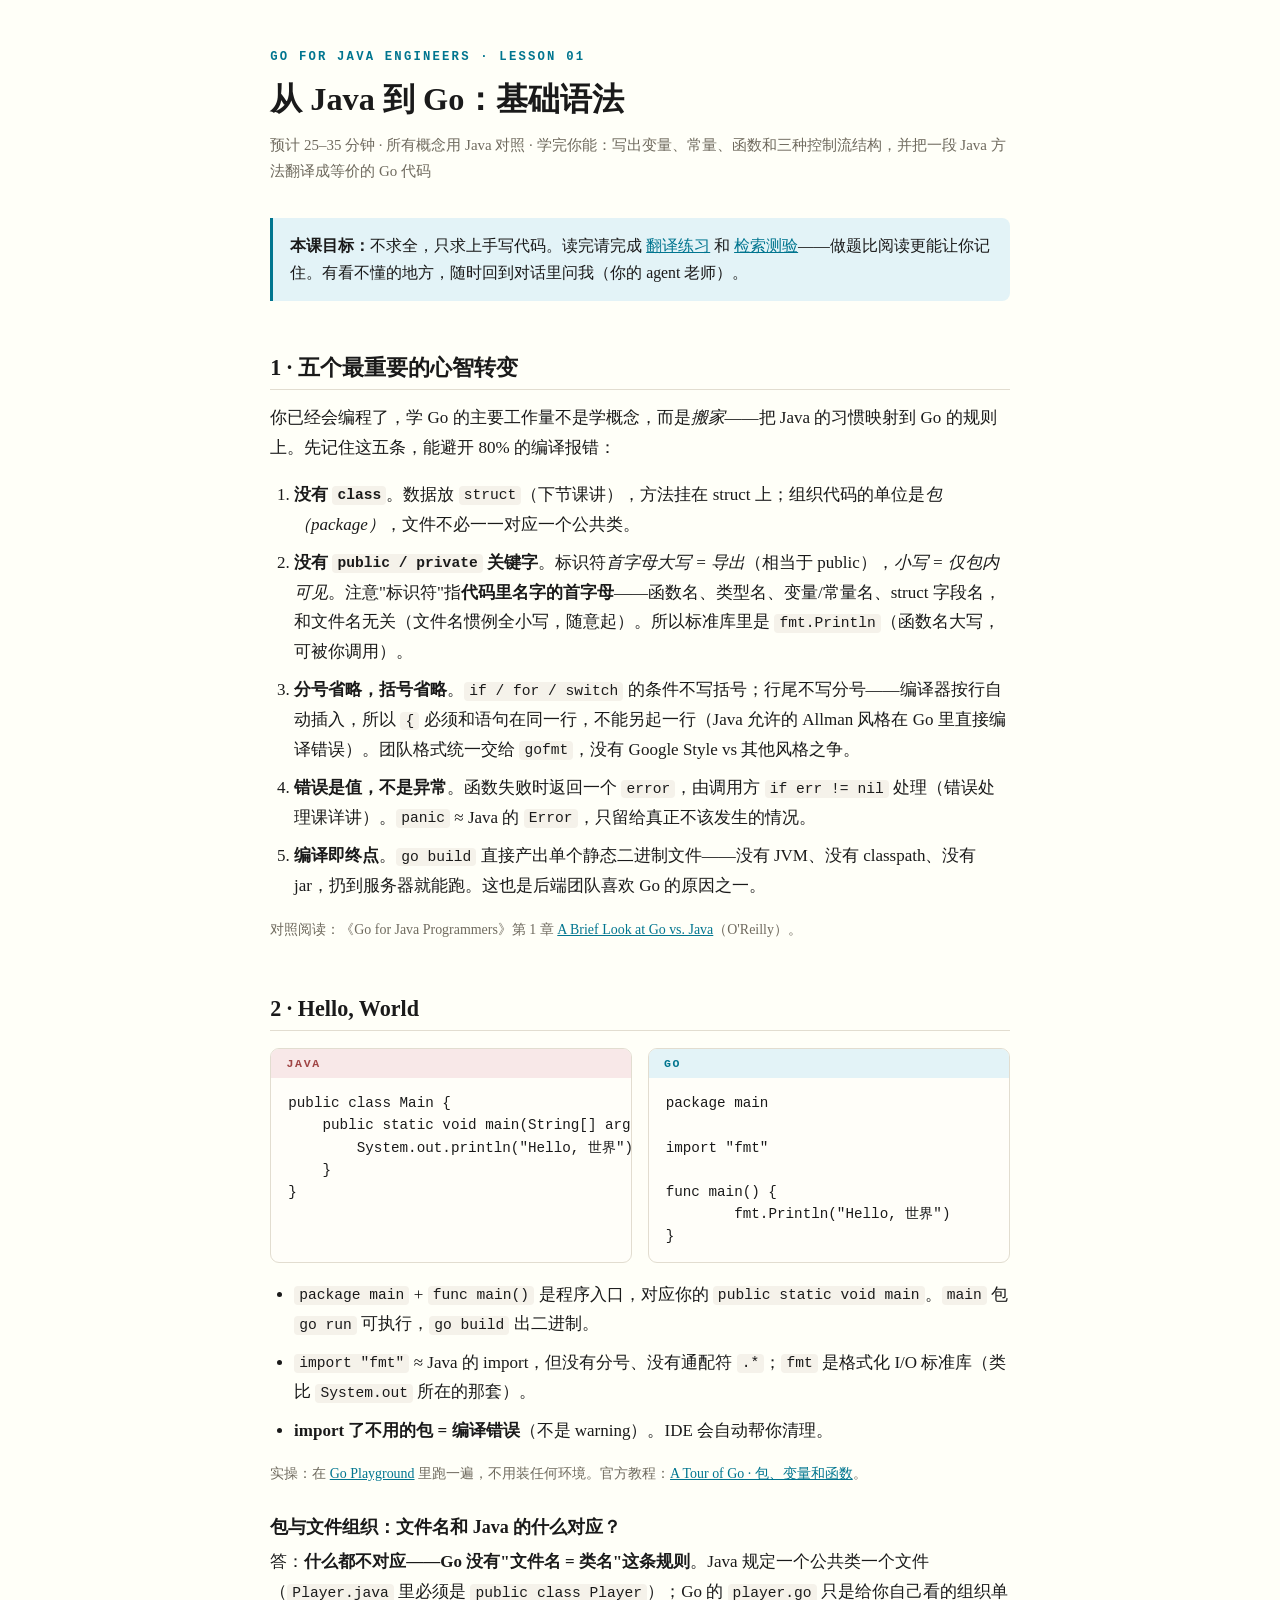
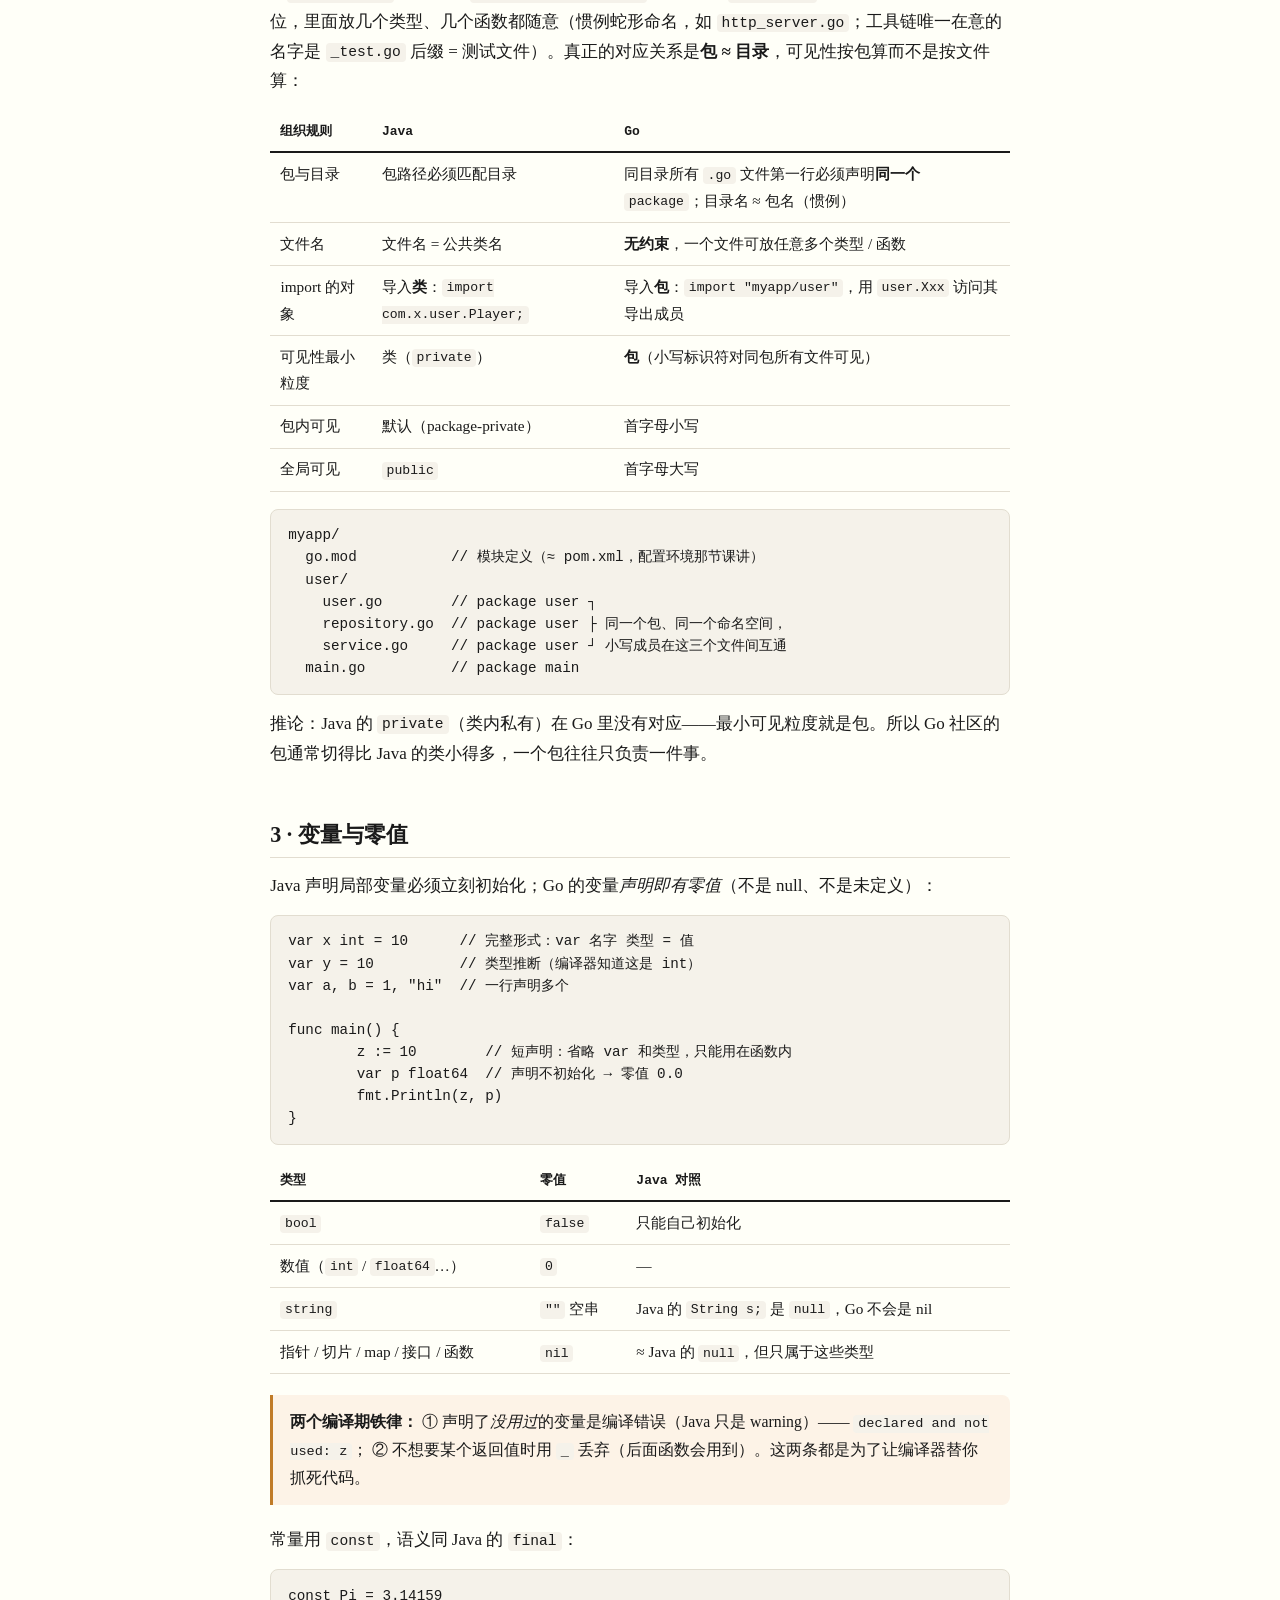
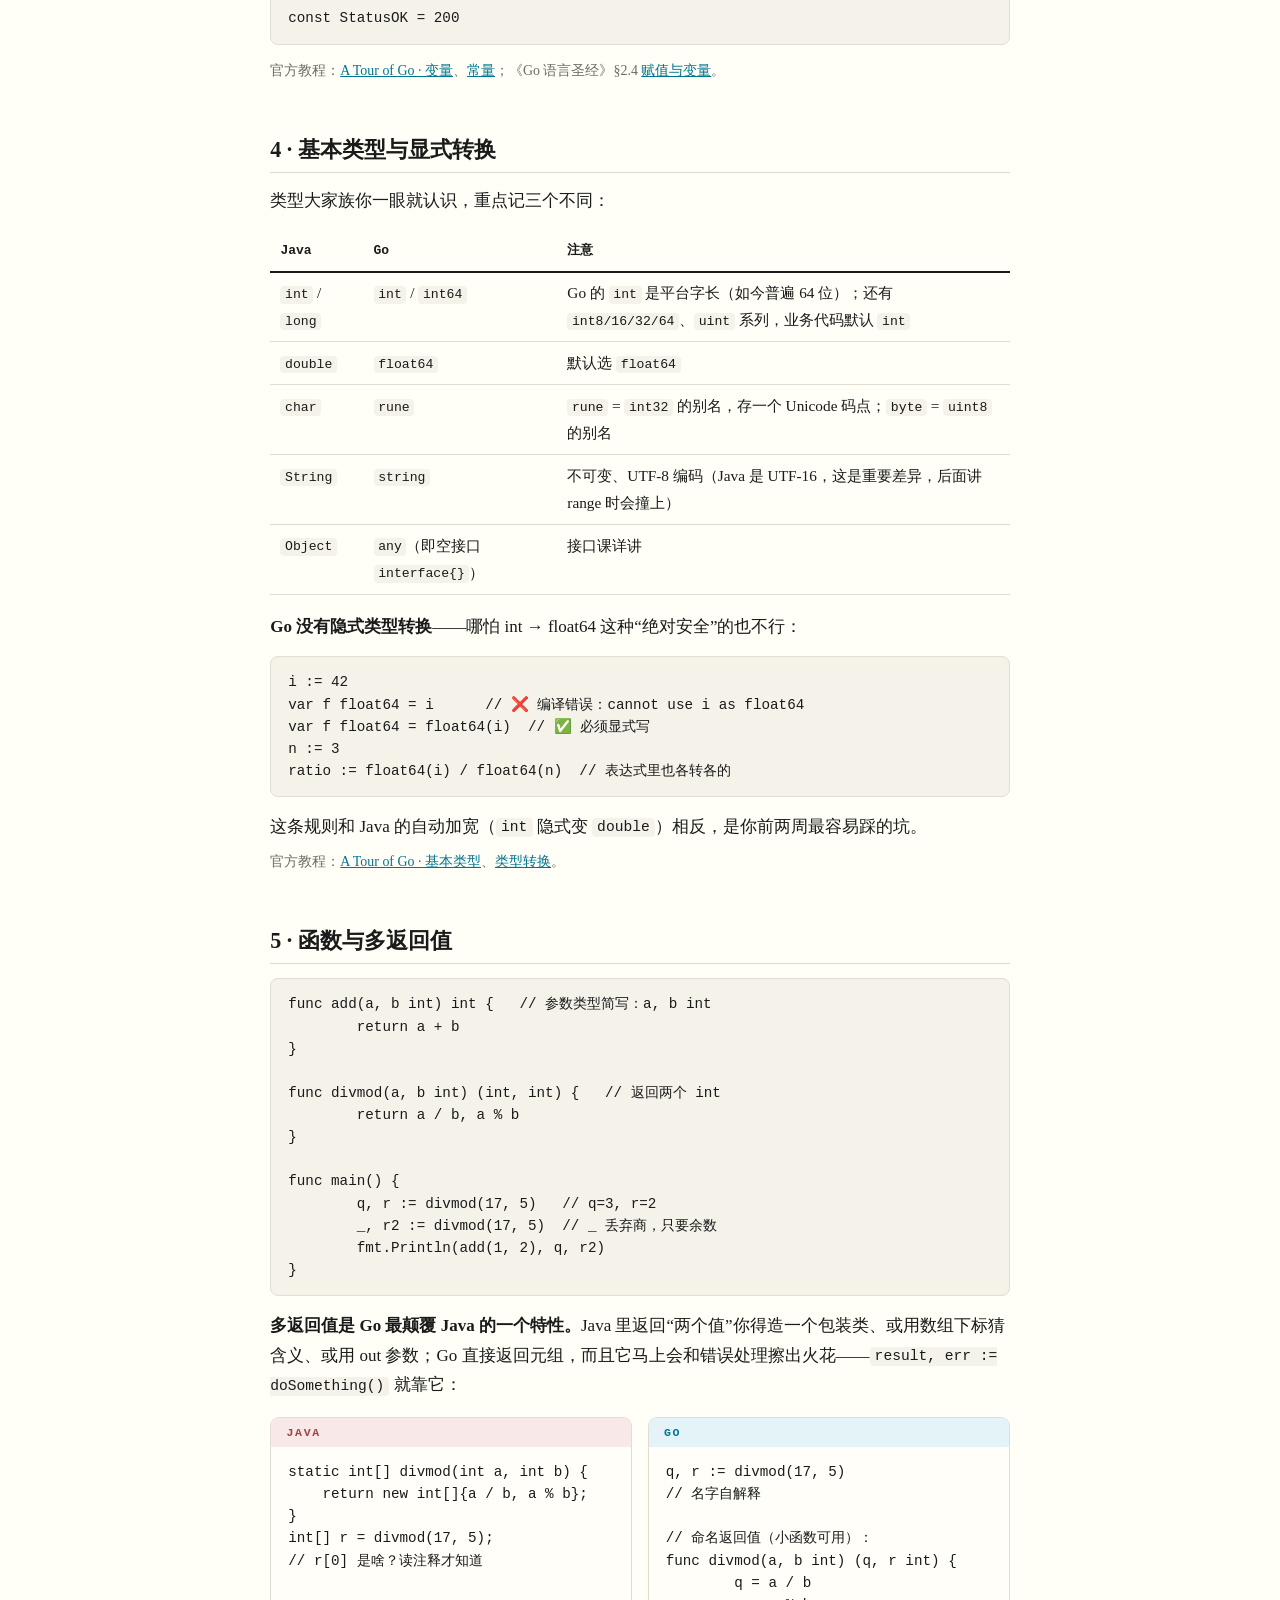
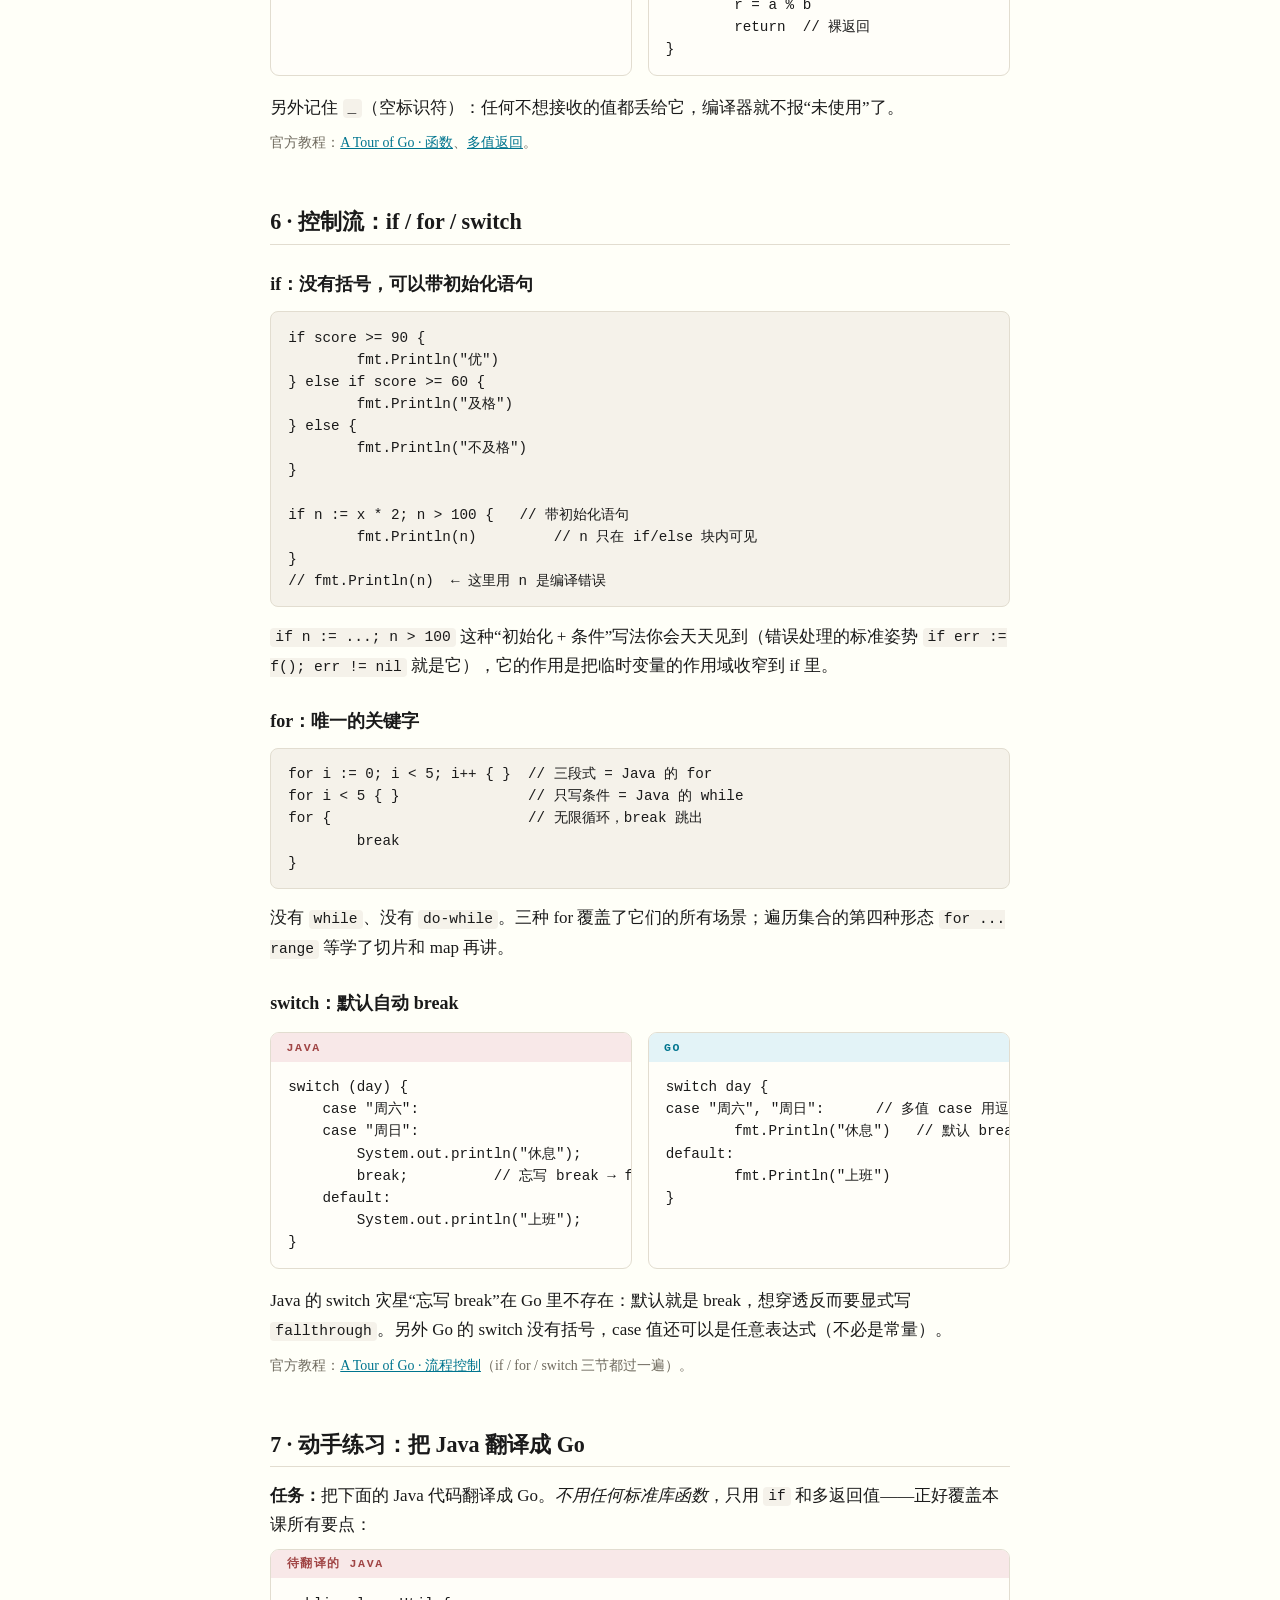
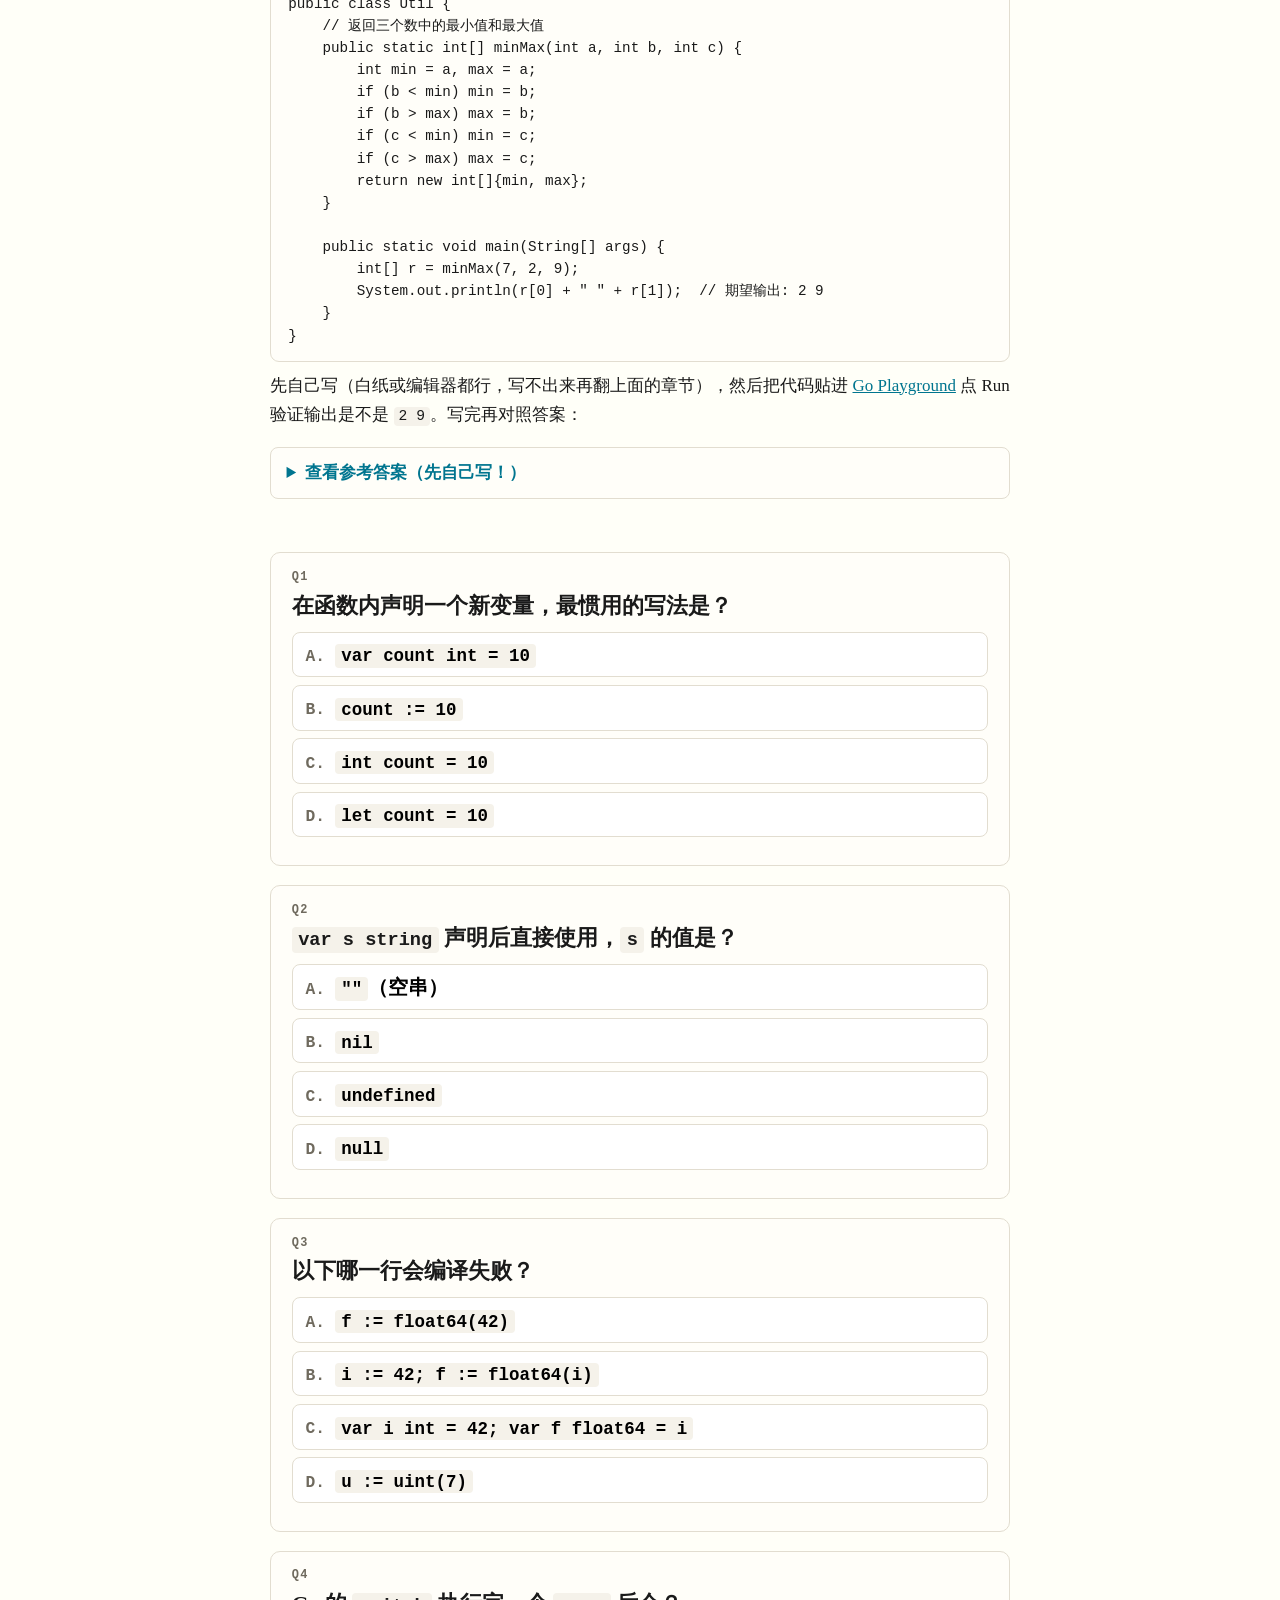
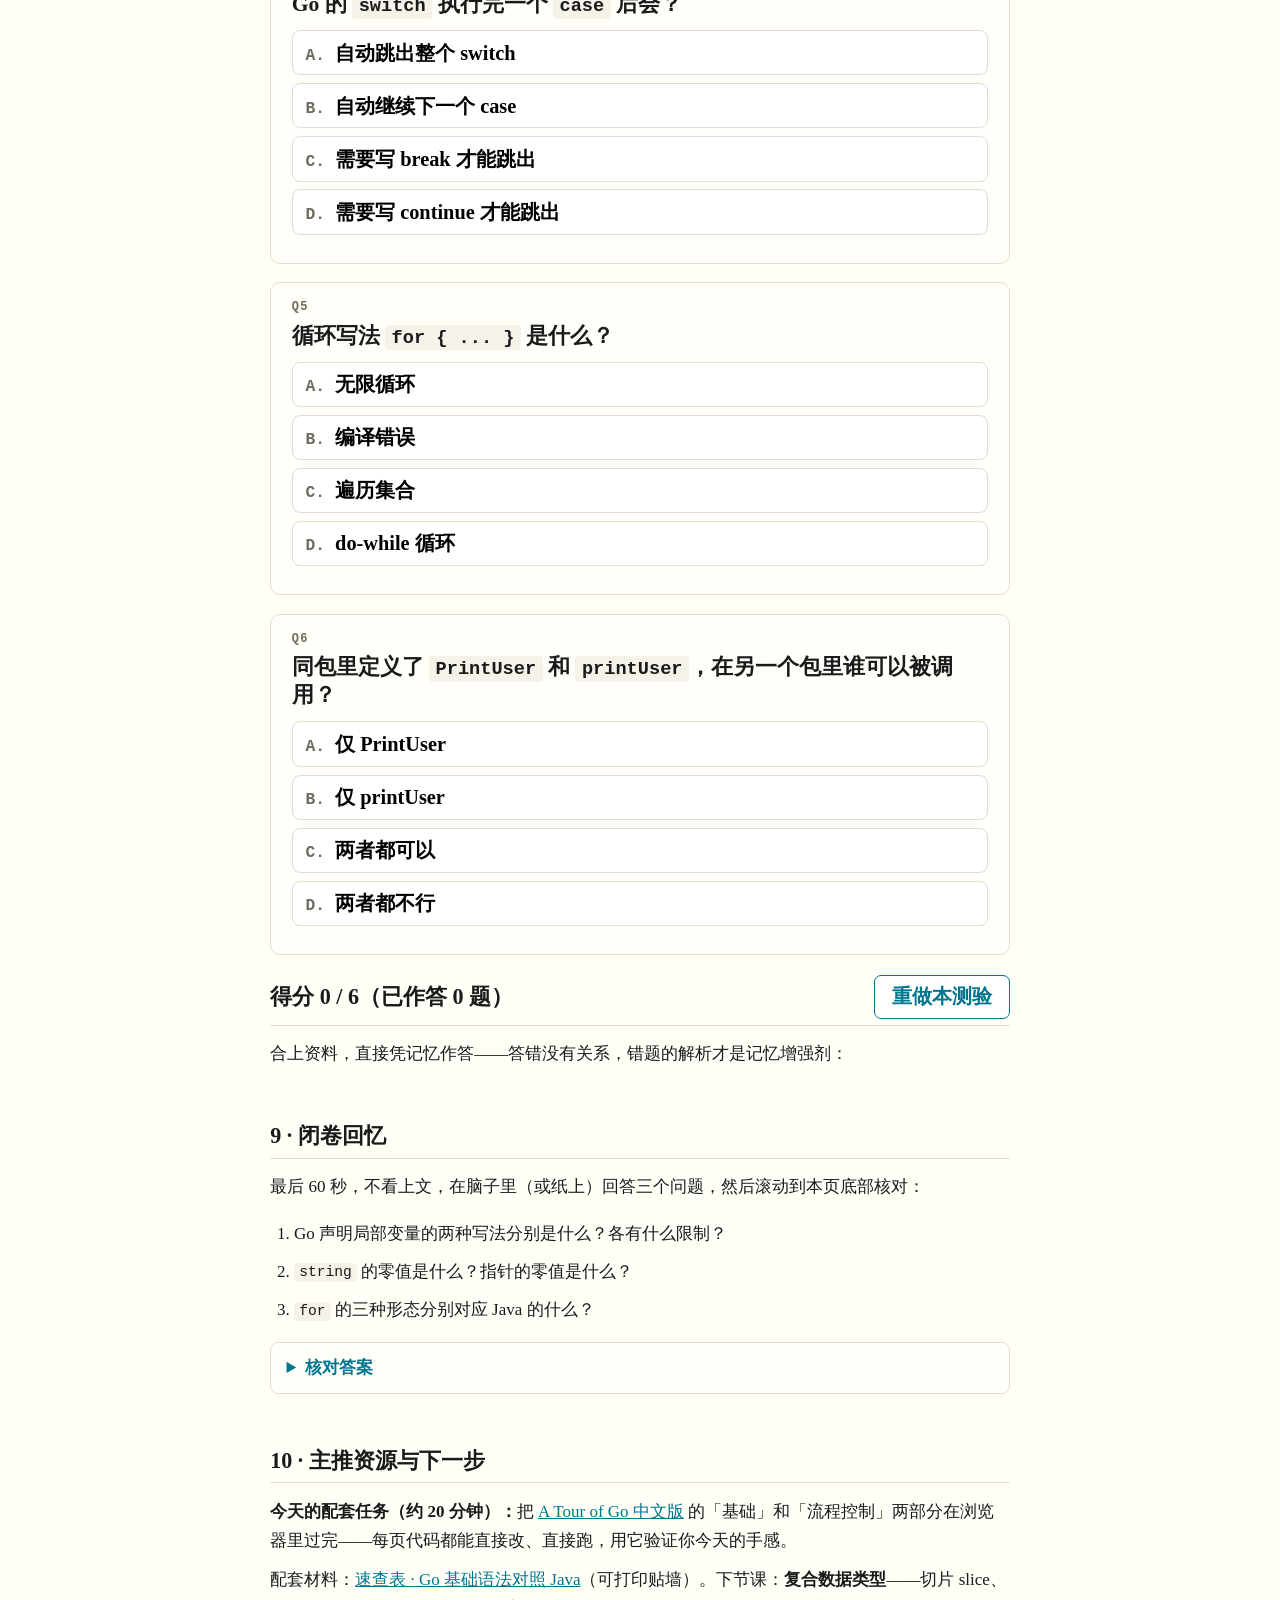
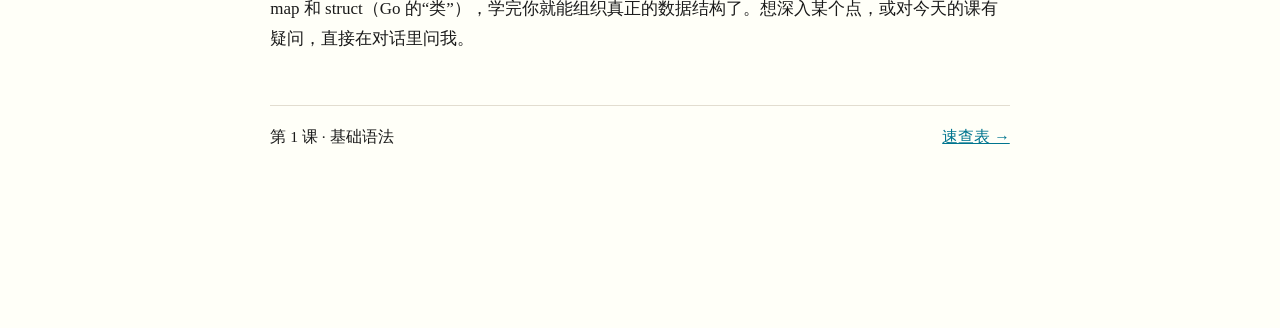
==== go/grammar/lessons/0001-go-basics-for-java-developers.html @ 65eed8ac "Go for Java Engineers 课程：第 1-3 课（正文+练习+测验）与速查表" ====
<!DOCTYPE html>
<html lang="zh-CN">
<head>
<meta charset="utf-8">
<meta name="viewport" content="width=device-width, initial-scale=1">
<title>第 1 课 · 从 Java 到 Go：基础语法</title>
<link rel="stylesheet" href="../assets/course.css">
</head>
<body>
<main>
  <div class="kicker">Go for Java Engineers · Lesson 01</div>
  <h1>从 Java 到 Go：基础语法</h1>
  <p class="meta">预计 25–35 分钟 · 所有概念用 Java 对照 · 学完你能：写出变量、常量、函数和三种控制流结构，并把一段 Java 方法翻译成等价的 Go 代码</p>

  <div class="note">
    <strong>本课目标：</strong>不求全，只求上手写代码。读完请完成 <a href="#exercise">翻译练习</a> 和 <a href="#quiz">检索测验</a>——做题比阅读更能让你记住。有看不懂的地方，随时回到对话里问我（你的 agent 老师）。
  </div>

  <h2 id="s1">1 · 五个最重要的心智转变</h2>
  <p>你已经会编程了，学 Go 的主要工作量不是学概念，而是<em>搬家</em>——把 Java 的习惯映射到 Go 的规则上。先记住这五条，能避开 80% 的编译报错：</p>
  <ol>
    <li><strong>没有 <code>class</code></strong>。数据放 <code>struct</code>（下节课讲），方法挂在 struct 上；组织代码的单位是<em>包（package）</em>，文件不必一一对应一个公共类。</li>
    <li><strong>没有 <code>public / private</code> 关键字</strong>。标识符<em>首字母大写 = 导出</em>（相当于 public），<em>小写 = 仅包内可见</em>。注意"标识符"指<strong>代码里名字的首字母</strong>——函数名、类型名、变量/常量名、struct 字段名，和文件名无关（文件名惯例全小写，随意起）。所以标准库里是 <code>fmt.Println</code>（函数名大写，可被你调用）。</li>
    <li><strong>分号省略，括号省略</strong>。<code>if / for / switch</code> 的条件不写括号；行尾不写分号——编译器按行自动插入，所以 <code>{</code> 必须和语句在同一行，不能另起一行（Java 允许的 Allman 风格在 Go 里直接编译错误）。团队格式统一交给 <code>gofmt</code>，没有 Google Style vs 其他风格之争。</li>
    <li><strong>错误是值，不是异常</strong>。函数失败时返回一个 <code>error</code>，由调用方 <code>if err != nil</code> 处理（错误处理课详讲）。<code>panic</code> ≈ Java 的 <code>Error</code>，只留给真正不该发生的情况。</li>
    <li><strong>编译即终点</strong>。<code>go build</code> 直接产出单个静态二进制文件——没有 JVM、没有 classpath、没有 jar，扔到服务器就能跑。这也是后端团队喜欢 Go 的原因之一。</li>
  </ol>
  <p class="cite">对照阅读：《Go for Java Programmers》第 1 章 <a href="https://www.oreilly.com/library/view/go-for-java/9781484271995">A Brief Look at Go vs. Java</a>（O'Reilly）。</p>

  <h2 id="s2">2 · Hello, World</h2>
  <div class="compare">
    <div class="panel java"><div class="panel-title">Java</div>
<pre><code>public class Main {
    public static void main(String[] args) {
        System.out.println("Hello, 世界");
    }
}</code></pre></div>
    <div class="panel go"><div class="panel-title">Go</div>
<pre><code>package main

import "fmt"

func main() {
	fmt.Println("Hello, 世界")
}</code></pre></div>
  </div>
  <ul>
    <li><code>package main</code> + <code>func main()</code> 是程序入口，对应你的 <code>public static void main</code>。<code>main</code> 包 <code>go run</code> 可执行，<code>go build</code> 出二进制。</li>
    <li><code>import "fmt"</code> ≈ Java 的 import，但没有分号、没有通配符 <code>.*</code>；<code>fmt</code> 是格式化 I/O 标准库（类比 <code>System.out</code> 所在的那套）。</li>
    <li><strong>import 了不用的包 = 编译错误</strong>（不是 warning）。IDE 会自动帮你清理。</li>
  </ul>
  <p class="cite">实操：在 <a href="https://go.dev/play/">Go Playground</a> 里跑一遍，不用装任何环境。官方教程：<a href="https://tour.go-zh.org/basics/1">A Tour of Go · 包、变量和函数</a>。</p>

  <h3>包与文件组织：文件名和 Java 的什么对应？</h3>
  <p>答：<strong>什么都不对应——Go 没有"文件名 = 类名"这条规则</strong>。Java 规定一个公共类一个文件（<code>Player.java</code> 里必须是 <code>public class Player</code>）；Go 的 <code>player.go</code> 只是给你自己看的组织单位，里面放几个类型、几个函数都随意（惯例蛇形命名，如 <code>http_server.go</code>；工具链唯一在意的名字是 <code>_test.go</code> 后缀 = 测试文件）。真正的对应关系是<strong>包 ≈ 目录</strong>，可见性按包算而不是按文件算：</p>
  <table>
    <tr><th>组织规则</th><th>Java</th><th>Go</th></tr>
    <tr><td>包与目录</td><td>包路径必须匹配目录</td><td>同目录所有 <code>.go</code> 文件第一行必须声明<strong>同一个</strong> <code>package</code>；目录名 ≈ 包名（惯例）</td></tr>
    <tr><td>文件名</td><td>文件名 = 公共类名</td><td><strong>无约束</strong>，一个文件可放任意多个类型 / 函数</td></tr>
    <tr><td>import 的对象</td><td>导入<strong>类</strong>：<code>import com.x.user.Player;</code></td><td>导入<strong>包</strong>：<code>import "myapp/user"</code>，用 <code>user.Xxx</code> 访问其导出成员</td></tr>
    <tr><td>可见性最小粒度</td><td>类（<code>private</code>）</td><td><strong>包</strong>（小写标识符对同包所有文件可见）</td></tr>
    <tr><td>包内可见</td><td>默认（package-private）</td><td>首字母小写</td></tr>
    <tr><td>全局可见</td><td><code>public</code></td><td>首字母大写</td></tr>
  </table>
<pre><code>myapp/
  go.mod           // 模块定义（≈ pom.xml，配置环境那节课讲）
  user/
    user.go        // package user ┐
    repository.go  // package user ├ 同一个包、同一个命名空间，
    service.go     // package user ┘ 小写成员在这三个文件间互通
  main.go          // package main</code></pre>
  <p>推论：Java 的 <code>private</code>（类内私有）在 Go 里没有对应——最小可见粒度就是包。所以 Go 社区的包通常切得比 Java 的类小得多，一个包往往只负责一件事。</p>

  <h2 id="s3">3 · 变量与零值</h2>
  <p>Java 声明局部变量必须立刻初始化；Go 的变量<em>声明即有零值</em>（不是 null、不是未定义）：</p>
<pre><code>var x int = 10      // 完整形式：var 名字 类型 = 值
var y = 10          // 类型推断（编译器知道这是 int）
var a, b = 1, "hi"  // 一行声明多个

func main() {
	z := 10        // 短声明：省略 var 和类型，只能用在函数内
	var p float64  // 声明不初始化 → 零值 0.0
	fmt.Println(z, p)
}</code></pre>
  <table>
    <tr><th>类型</th><th>零值</th><th>Java 对照</th></tr>
    <tr><td><code>bool</code></td><td><code>false</code></td><td>只能自己初始化</td></tr>
    <tr><td>数值（<code>int</code> / <code>float64</code>…）</td><td><code>0</code></td><td>—</td></tr>
    <tr><td><code>string</code></td><td><code>""</code> 空串</td><td>Java 的 <code>String s;</code> 是 <code>null</code>，Go 不会是 nil</td></tr>
    <tr><td>指针 / 切片 / map / 接口 / 函数</td><td><code>nil</code></td><td>≈ Java 的 <code>null</code>，但只属于这些类型</td></tr>
  </table>
  <div class="warn">
    <strong>两个编译期铁律：</strong>
    ① 声明了<em>没用过</em>的变量是编译错误（Java 只是 warning）—— <code>declared and not used: z</code>；
    ② 不想要某个返回值时用 <code>_</code> 丢弃（后面函数会用到）。这两条都是为了让编译器替你抓死代码。
  </div>
  <p>常量用 <code>const</code>，语义同 Java 的 <code>final</code>：</p>
<pre><code>const Pi = 3.14159
const StatusOK = 200</code></pre>
  <p class="cite">官方教程：<a href="https://tour.go-zh.org/basics/4">A Tour of Go · 变量</a>、<a href="https://tour.go-zh.org/basics/15">常量</a>；《Go 语言圣经》§2.4 <a href="https://gopl-zh.github.io/ch2/ch2-4.html">赋值与变量</a>。</p>

  <h2 id="s4">4 · 基本类型与显式转换</h2>
  <p>类型大家族你一眼就认识，重点记三个不同：</p>
  <table>
    <tr><th>Java</th><th>Go</th><th>注意</th></tr>
    <tr><td><code>int</code> / <code>long</code></td><td><code>int</code> / <code>int64</code></td><td>Go 的 <code>int</code> 是平台字长（如今普遍 64 位）；还有 <code>int8/16/32/64</code>、<code>uint</code> 系列，业务代码默认 <code>int</code></td></tr>
    <tr><td><code>double</code></td><td><code>float64</code></td><td>默认选 <code>float64</code></td></tr>
    <tr><td><code>char</code></td><td><code>rune</code></td><td><code>rune</code> = <code>int32</code> 的别名，存一个 Unicode 码点；<code>byte</code> = <code>uint8</code> 的别名</td></tr>
    <tr><td><code>String</code></td><td><code>string</code></td><td>不可变、UTF-8 编码（Java 是 UTF-16，这是重要差异，后面讲 range 时会撞上）</td></tr>
    <tr><td><code>Object</code></td><td><code>any</code>（即空接口 <code>interface{}</code>）</td><td>接口课详讲</td></tr>
  </table>
  <p><strong>Go 没有隐式类型转换</strong>——哪怕 int → float64 这种“绝对安全”的也不行：</p>
<pre><code>i := 42
var f float64 = i      // ❌ 编译错误：cannot use i as float64
var f float64 = float64(i)  // ✅ 必须显式写
n := 3
ratio := float64(i) / float64(n)  // 表达式里也各转各的</code></pre>
  <p>这条规则和 Java 的自动加宽（<code>int</code> 隐式变 <code>double</code>）相反，是你前两周最容易踩的坑。</p>
  <p class="cite">官方教程：<a href="https://tour.go-zh.org/basics/13">A Tour of Go · 基本类型</a>、<a href="https://tour.go-zh.org/basics/14">类型转换</a>。</p>

  <h2 id="s5">5 · 函数与多返回值</h2>
<pre><code>func add(a, b int) int {   // 参数类型简写：a, b int
	return a + b
}

func divmod(a, b int) (int, int) {   // 返回两个 int
	return a / b, a % b
}

func main() {
	q, r := divmod(17, 5)   // q=3, r=2
	_, r2 := divmod(17, 5)  // _ 丢弃商，只要余数
	fmt.Println(add(1, 2), q, r2)
}</code></pre>
  <p><strong>多返回值是 Go 最颠覆 Java 的一个特性。</strong>Java 里返回“两个值”你得造一个包装类、或用数组下标猜含义、或用 out 参数；Go 直接返回元组，而且它马上会和错误处理擦出火花——<code>result, err := doSomething()</code> 就靠它：</p>
  <div class="compare">
    <div class="panel java"><div class="panel-title">Java</div>
<pre><code>static int[] divmod(int a, int b) {
    return new int[]{a / b, a % b};
}
int[] r = divmod(17, 5);
// r[0] 是啥？读注释才知道</code></pre></div>
    <div class="panel go"><div class="panel-title">Go</div>
<pre><code>q, r := divmod(17, 5)
// 名字自解释

// 命名返回值（小函数可用）：
func divmod(a, b int) (q, r int) {
	q = a / b
	r = a % b
	return  // 裸返回
}</code></pre></div>
  </div>
  <p>另外记住 <code>_</code>（空标识符）：任何不想接收的值都丢给它，编译器就不报“未使用”了。</p>
  <p class="cite">官方教程：<a href="https://tour.go-zh.org/basics/6">A Tour of Go · 函数</a>、<a href="https://tour.go-zh.org/basics/8">多值返回</a>。</p>

  <h2 id="s6">6 · 控制流：if / for / switch</h2>
  <h3>if：没有括号，可以带初始化语句</h3>
<pre><code>if score >= 90 {
	fmt.Println("优")
} else if score >= 60 {
	fmt.Println("及格")
} else {
	fmt.Println("不及格")
}

if n := x * 2; n > 100 {   // 带初始化语句
	fmt.Println(n)         // n 只在 if/else 块内可见
}
// fmt.Println(n)  ← 这里用 n 是编译错误</code></pre>
  <p><code>if n := ...; n > 100</code> 这种“初始化 + 条件”写法你会天天见到（错误处理的标准姿势 <code>if err := f(); err != nil</code> 就是它），它的作用是把临时变量的作用域收窄到 if 里。</p>

  <h3>for：唯一的关键字</h3>
<pre><code>for i := 0; i < 5; i++ { }  // 三段式 = Java 的 for
for i < 5 { }               // 只写条件 = Java 的 while
for {                       // 无限循环，break 跳出
	break
}</code></pre>
  <p>没有 <code>while</code>、没有 <code>do-while</code>。三种 for 覆盖了它们的所有场景；遍历集合的第四种形态 <code>for ... range</code> 等学了切片和 map 再讲。</p>

  <h3>switch：默认自动 break</h3>
  <div class="compare">
    <div class="panel java"><div class="panel-title">Java</div>
<pre><code>switch (day) {
    case "周六":
    case "周日":
        System.out.println("休息");
        break;          // 忘写 break → fall through bug
    default:
        System.out.println("上班");
}</code></pre></div>
    <div class="panel go"><div class="panel-title">Go</div>
<pre><code>switch day {
case "周六", "周日":      // 多值 case 用逗号
	fmt.Println("休息")   // 默认 break，不会穿透
default:
	fmt.Println("上班")
}</code></pre></div>
  </div>
  <p>Java 的 switch 灾星“忘写 break”在 Go 里不存在：默认就是 break，想穿透反而要显式写 <code>fallthrough</code>。另外 Go 的 switch 没有括号，case 值还可以是任意表达式（不必是常量）。</p>
  <p class="cite">官方教程：<a href="https://tour.go-zh.org/flowcontrol/1">A Tour of Go · 流程控制</a>（if / for / switch 三节都过一遍）。</p>

  <h2 id="exercise">7 · 动手练习：把 Java 翻译成 Go</h2>
  <p><strong>任务：</strong>把下面的 Java 代码翻译成 Go。<em>不用任何标准库函数</em>，只用 <code>if</code> 和多返回值——正好覆盖本课所有要点：</p>
  <div class="panel java"><div class="panel-title">待翻译的 Java</div>
<pre><code>public class Util {
    // 返回三个数中的最小值和最大值
    public static int[] minMax(int a, int b, int c) {
        int min = a, max = a;
        if (b < min) min = b;
        if (b > max) max = b;
        if (c < min) min = c;
        if (c > max) max = c;
        return new int[]{min, max};
    }

    public static void main(String[] args) {
        int[] r = minMax(7, 2, 9);
        System.out.println(r[0] + " " + r[1]);  // 期望输出: 2 9
    }
}</code></pre></div>
  <p>先自己写（白纸或编辑器都行，写不出来再翻上面的章节），然后把代码贴进 <a href="https://go.dev/play/">Go Playground</a> 点 Run 验证输出是不是 <code>2 9</code>。写完再对照答案：</p>
  <details>
    <summary>查看参考答案（先自己写！）</summary>
<pre><code>package main

import "fmt"

func minMax(a, b, c int) (int, int) {
	min := a
	max := a
	if b < min {
		min = b
	}
	if b > max {
		max = b
	}
	if c < min {
		min = c
	}
	if c > max {
		max = c
	}
	return min, max
}

func main() {
	lo, hi := minMax(7, 2, 9)
	fmt.Println(lo, hi)  // 2 9
}</code></pre>
    <p>自评清单：① 参数类型用了简写 <code>a, b, c int</code>？② 返回了两个值而不是数组？③ if 条件没写括号？④ 调用处用了 <code>:=</code> 接收两个值？⑤ 没有多余的 import？——五条全中就是合格的第一份 Go 代码。</p>
  </details>

  <h2 id="quiz">8 · 检索测验</h2>
  <p>合上资料，直接凭记忆作答——答错没有关系，错题的解析才是记忆增强剂：</p>
  <div id="quiz"></div>

  <h2>9 · 闭卷回忆</h2>
  <p>最后 60 秒，不看上文，在脑子里（或纸上）回答三个问题，然后滚动到本页底部核对：</p>
  <ol>
    <li>Go 声明局部变量的两种写法分别是什么？各有什么限制？</li>
    <li><code>string</code> 的零值是什么？指针的零值是什么？</li>
    <li><code>for</code> 的三种形态分别对应 Java 的什么？</li>
  </ol>
  <details>
    <summary>核对答案</summary>
    <ol>
      <li><code>var x = 10</code>（包级、函数内都行）和 <code>x := 10</code>（只能在函数内）。</li>
      <li><code>""</code> 空串；<code>nil</code>。</li>
      <li>三段式 ↔ Java <code>for</code>；条件式 ↔ Java <code>while</code>；<code>for{}</code> ↔ <code>while(true)</code>。</li>
    </ol>
  </details>

  <h2>10 · 主推资源与下一步</h2>
  <p><strong>今天的配套任务（约 20 分钟）：</strong>把 <a href="https://tour.go-zh.org/">A Tour of Go 中文版</a> 的「基础」和「流程控制」两部分在浏览器里过完——每页代码都能直接改、直接跑，用它验证你今天的手感。</p>
  <p>配套材料：<a href="../reference/go-basics-vs-java.html">速查表 · Go 基础语法对照 Java</a>（可打印贴墙）。下节课：<strong>复合数据类型</strong>——切片 slice、map 和 struct（Go 的“类”），学完你就能组织真正的数据结构了。想深入某个点，或对今天的课有疑问，直接在对话里问我。</p>

  <nav class="lesson-nav">
    <span>第 1 课 · 基础语法</span>
    <a href="../reference/go-basics-vs-java.html">速查表 →</a>
  </nav>
</main>

<script src="../assets/quiz.js"></script>
<script>
renderQuiz("#quiz", [
  {
    q: "在函数内声明一个新变量，最惯用的写法是？",
    options: [
      "<code>var count int = 10</code>",
      "<code>count := 10</code>",
      "<code>int count = 10</code>",
      "<code>let count = 10</code>"
    ],
    answer: 1,
    explain: "<code>count := 10</code> 是短声明，只能在<strong>函数内</strong>使用，是最惯用的方式；<code>var</code> 完整形式多用于包级声明或需要显式类型时。C 风格和 <code>let</code> 在 Go 里都不存在。（<a href='https://tour.go-zh.org/basics/10'>Tour · 短变量声明</a>）"
  },
  {
    q: "<code>var s string</code> 声明后直接使用，<code>s</code> 的值是？",
    options: [
      "<code>\"\"</code>（空串）",
      "<code>nil</code>",
      "<code>undefined</code>",
      "<code>null</code>"
    ],
    answer: 0,
    explain: "Go 变量声明即有<strong>零值</strong>：<code>string</code> 的零值是空串 <code>\"\"</code>，永远不会是 nil。<code>nil</code> 只属于指针、切片、map、接口这类\"引用型\"类型。（<a href='https://tour.go-zh.org/basics/12'>Tour · 零值</a>）"
  },
  {
    q: "以下哪一行会<strong>编译失败</code>？",
    options: [
      "<code>f := float64(42)</code>",
      "<code>i := 42; f := float64(i)</code>",
      "<code>var i int = 42; var f float64 = i</code>",
      "<code>u := uint(7)</code>"
    ],
    answer: 2,
    explain: "Go <strong>没有隐式类型转换</strong>，int 赋给 float64 必须写成 <code>float64(i)</code>——这与 Java 的自动加宽相反，是最常见的早期报错。（<a href='https://tour.go-zh.org/basics/13'>Tour · 类型转换</a>）"
  },
  {
    q: "Go 的 <code>switch</code> 执行完一个 <code>case</code> 后会？",
    options: [
      "自动跳出整个 switch",
      "自动继续下一个 case",
      "需要写 break 才能跳出",
      "需要写 continue 才能跳出"
    ],
    answer: 0,
    explain: "默认自动 break，Java 那个\"忘写 break 导致穿透\"的经典 bug 在 Go 不存在；想穿透反而要显式写 <code>fallthrough</code>。（<a href='https://tour.go-zh.org/flowcontrol/9'>Tour · switch</a>）"
  },
  {
    q: "循环写法 <code>for { ... }</code> 是什么？",
    options: [
      "无限循环",
      "编译错误",
      "遍历集合",
      "do-while 循环"
    ],
    answer: 0,
    explain: "省略全部三段就是无限循环，用 <code>break</code> 跳出。Go 只有 <code>for</code> 一个循环关键字，没有 while / do-while。（<a href='https://tour.go-zh.org/flowcontrol/4'>Tour · for</a>）"
  },
  {
    q: "同包里定义了 <code>PrintUser</code> 和 <code>printUser</code>，在<strong>另一个包</strong>里谁可以被调用？",
    options: [
      "仅 PrintUser",
      "仅 printUser",
      "两者都可以",
      "两者都不行"
    ],
    answer: 0,
    explain: "Go 用<strong>首字母大小写</strong>控制可见性：大写导出（≈ public），小写仅包内可见（≈ 包私有）。没有 public/private 关键字。（<a href='https://tour.go-zh.org/basics/3'>Tour · 导出名称</a>）"
  }
]);
</script>
</body>
</html>
---- go/grammar/assets/course.css ----
/* course.css — 「Go for Java Engineers」课程共享样式（课程 + 速查表通用，含打印样式） */
:root {
  --paper: #fffff8;
  --ink: #1a1a1a;
  --muted: #6f6a5e;
  --accent: #00758f;        /* 深 Go 青 */
  --accent-light: #e3f3f7;
  --border: #e2ddd0;
  --code-bg: #f5f2ea;
  --good: #1a7f37;
  --good-bg: #e6f4ea;
  --bad: #c0392b;
  --bad-bg: #fdecea;
  --warn-border: #c07b28;
  --warn-bg: #fdf3e7;
  --mono: ui-monospace, "Cascadia Code", Consolas, "Courier New", monospace;
}
* { box-sizing: border-box; }
html { font-size: 17px; }
body {
  margin: 0;
  background: var(--paper);
  color: var(--ink);
  font-family: Georgia, "Noto Serif SC", "Songti SC", SimSun, serif;
  line-height: 1.75;
  text-rendering: optimizeLegibility;
}
main { max-width: 46rem; margin: 0 auto; padding: 3rem 1.25rem 5rem; }

h1, h2, h3 { font-family: inherit; line-height: 1.3; }
h1 { font-size: 1.9rem; margin: 0 0 .35em; }
h2 {
  font-size: 1.3rem; margin: 2.4em 0 .6em;
  border-bottom: 1px solid var(--border); padding-bottom: .3em;
}
h3 { font-size: 1.06rem; margin: 1.6em 0 .4em; }
p, li { margin: .5em 0; }
ul, ol { padding-left: 1.4em; }
a { color: var(--accent); }
hr { border: none; border-top: 1px solid var(--border); margin: 2.2rem 0; }

.kicker {
  font: 700 .72rem/1 var(--mono);
  letter-spacing: .18em; text-transform: uppercase;
  color: var(--accent); margin-bottom: .9rem;
}
.meta { color: var(--muted); font-size: .88em; margin-bottom: 2rem; }

blockquote {
  margin: 1rem 0; padding-left: 1rem;
  border-left: 3px solid var(--border); color: var(--muted);
}
cite, .cite { font-size: .82em; color: var(--muted); }

code {
  font-family: var(--mono); font-size: .86em;
  background: var(--code-bg); padding: .1em .35em; border-radius: 4px;
}
pre {
  background: var(--code-bg); border: 1px solid var(--border); border-radius: 8px;
  padding: .85rem 1rem; overflow-x: auto;
  font-size: .84em; line-height: 1.55;
}
pre code { background: none; padding: 0; font-size: 1em; }

/* Java / Go 左右对照 */
.compare { display: grid; grid-template-columns: 1fr 1fr; gap: .9rem; margin: 1rem 0; }
@media (max-width: 720px) { .compare { grid-template-columns: 1fr; } }
.panel { border: 1px solid var(--border); border-radius: 9px; background: #fffef9; overflow: hidden; min-width: 0; }
.panel-title {
  font: 700 .68rem/1 var(--mono); letter-spacing: .14em; text-transform: uppercase;
  padding: .5rem .9rem;
}
.panel.java .panel-title { background: #f8e8e8; color: #a04545; }
.panel.go .panel-title { background: var(--accent-light); color: var(--accent); }
.panel pre { border: none; border-radius: 0; background: transparent; margin: 0; }

table { width: 100%; border-collapse: collapse; font-size: .9em; margin: 1rem 0; }
th {
  text-align: left; border-bottom: 2px solid var(--ink);
  padding: .45rem .6rem; font-family: var(--mono); font-size: .85em;
}
td { border-bottom: 1px solid var(--border); padding: .45rem .6rem; vertical-align: top; }

.note {
  background: var(--accent-light); border-left: 3px solid var(--accent);
  border-radius: 0 8px 8px 0; padding: .8rem 1rem; margin: 1.2rem 0; font-size: .93em;
}
.warn {
  background: var(--warn-bg); border-left: 3px solid var(--warn-border);
  border-radius: 0 8px 8px 0; padding: .8rem 1rem; margin: 1.2rem 0; font-size: .93em;
}

details {
  border: 1px solid var(--border); border-radius: 8px;
  padding: .6rem .9rem; margin: 1rem 0; background: #fffef9;
}
summary { cursor: pointer; font-weight: 700; color: var(--accent); }

/* 测验组件（配合 assets/quiz.js） */
.quiz-q {
  border: 1px solid var(--border); background: #fffef9; border-radius: 10px;
  padding: 1.1rem 1.2rem 1.2rem; margin: 1.1rem 0;
}
.q-no { font: 700 .7rem/1 var(--mono); letter-spacing: .12em; color: var(--muted); margin-bottom: .45rem; }
.q-text { font-size: .98em; margin-bottom: .7rem; }
.opt {
  display: flex; gap: .6rem; align-items: baseline;
  width: 100%; text-align: left; font: inherit; font-size: .92em;
  background: #fff; border: 1px solid var(--border); border-radius: 8px;
  padding: .5rem .75rem; margin: .45rem 0; cursor: pointer;
}
.opt:hover:not(:disabled) { border-color: var(--accent); background: var(--accent-light); }
.opt:disabled { cursor: default; }
.opt-letter { font: 700 .8em var(--mono); color: var(--muted); }
.opt.correct { border-color: var(--good); background: var(--good-bg); }
.opt.correct .opt-letter { color: var(--good); }
.opt.wrong { border-color: var(--bad); background: var(--bad-bg); }
.opt.wrong .opt-letter { color: var(--bad); }
.quiz-explain {
  margin-top: .7rem; padding: .6rem .8rem; font-size: .9em;
  background: var(--accent-light); border-left: 3px solid var(--accent);
  border-radius: 0 7px 7px 0;
}
.quiz-footer { display: flex; align-items: center; justify-content: space-between; gap: 1rem; margin-top: 1.2rem; flex-wrap: wrap; }
.quiz-score { font-weight: 700; }
.quiz-redo {
  font: inherit; font-size: .9em; padding: .45rem 1rem; border-radius: 7px;
  border: 1px solid var(--accent); background: #fff; color: var(--accent); cursor: pointer;
}
.quiz-redo:hover { background: var(--accent-light); }

.lesson-nav {
  margin-top: 3rem; padding-top: 1rem; border-top: 1px solid var(--border);
  display: flex; justify-content: space-between; gap: 1rem; font-size: .92em; flex-wrap: wrap;
}

@media print {
  body { background: #fff; }
  main { max-width: none; padding: 0; }
  .quiz-redo, .lesson-nav { display: none; }
  .compare { break-inside: avoid; }
  pre, table, .panel { break-inside: avoid; }
}
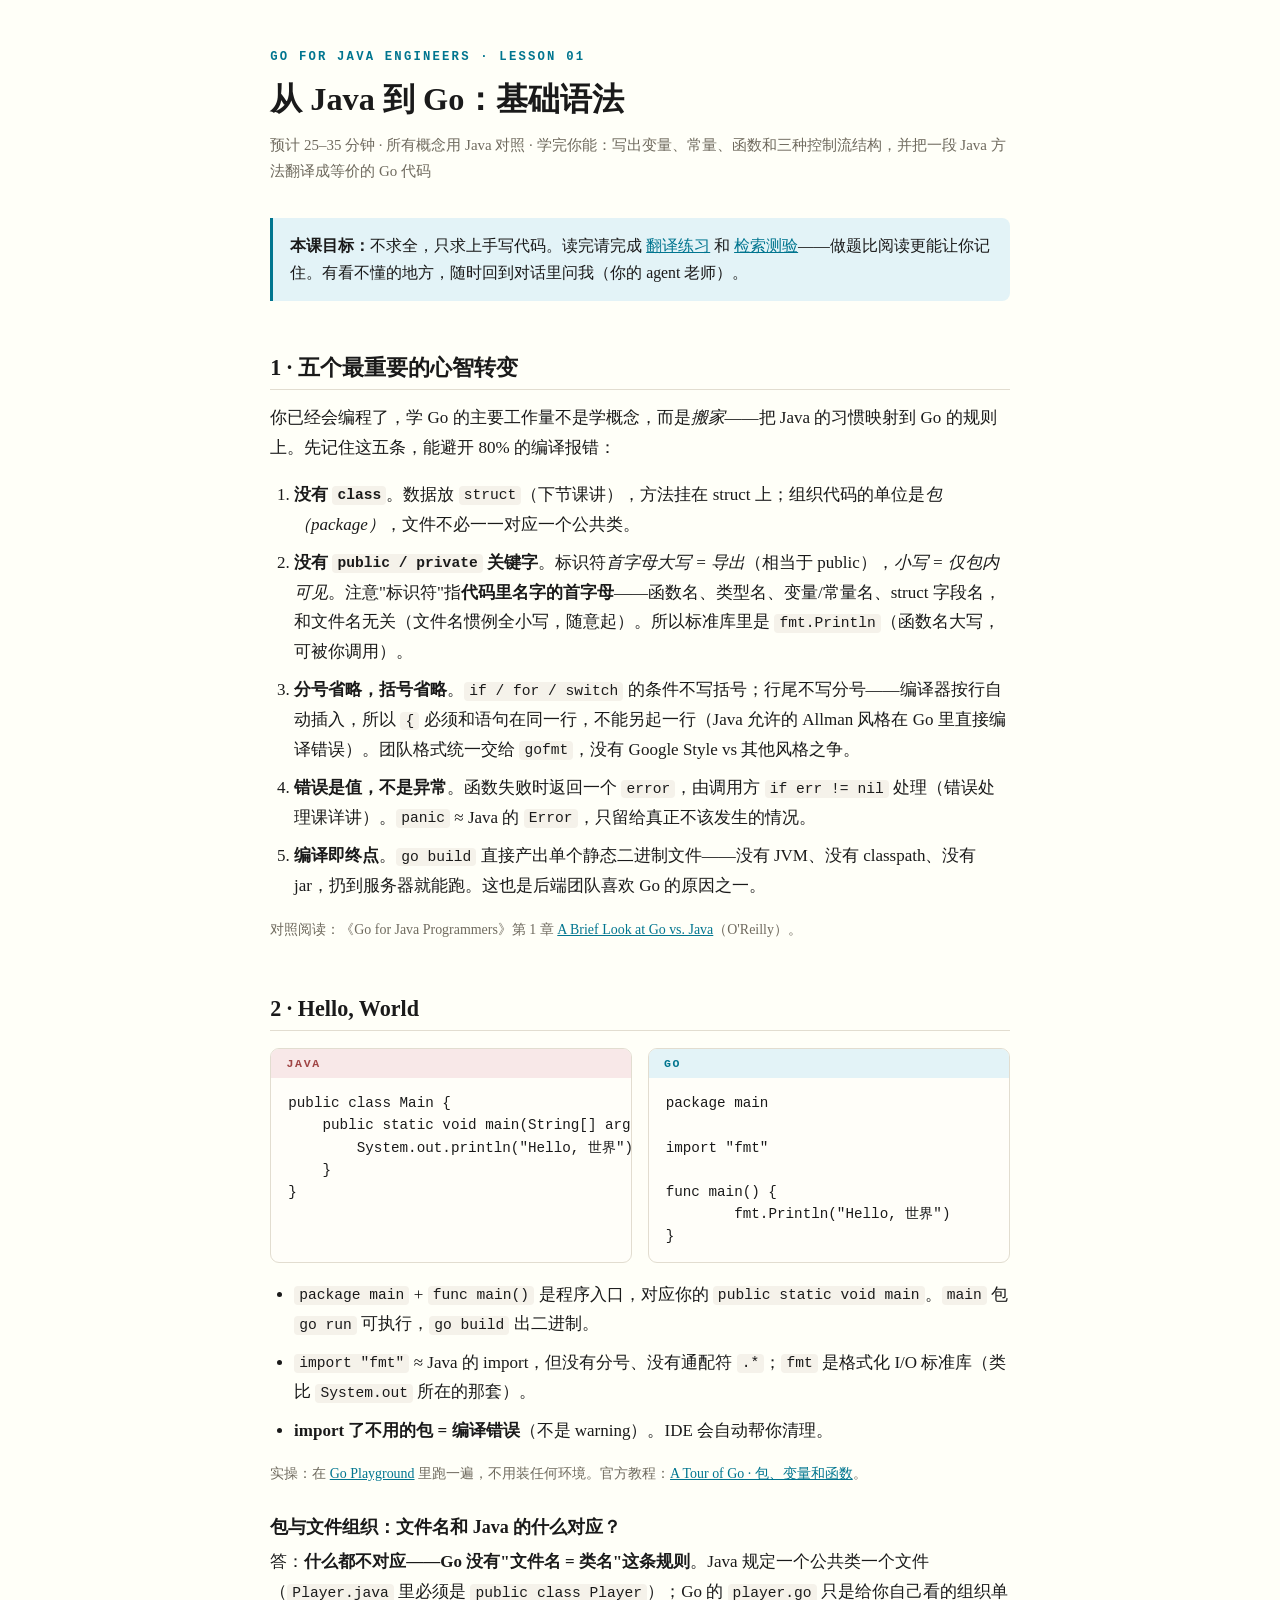
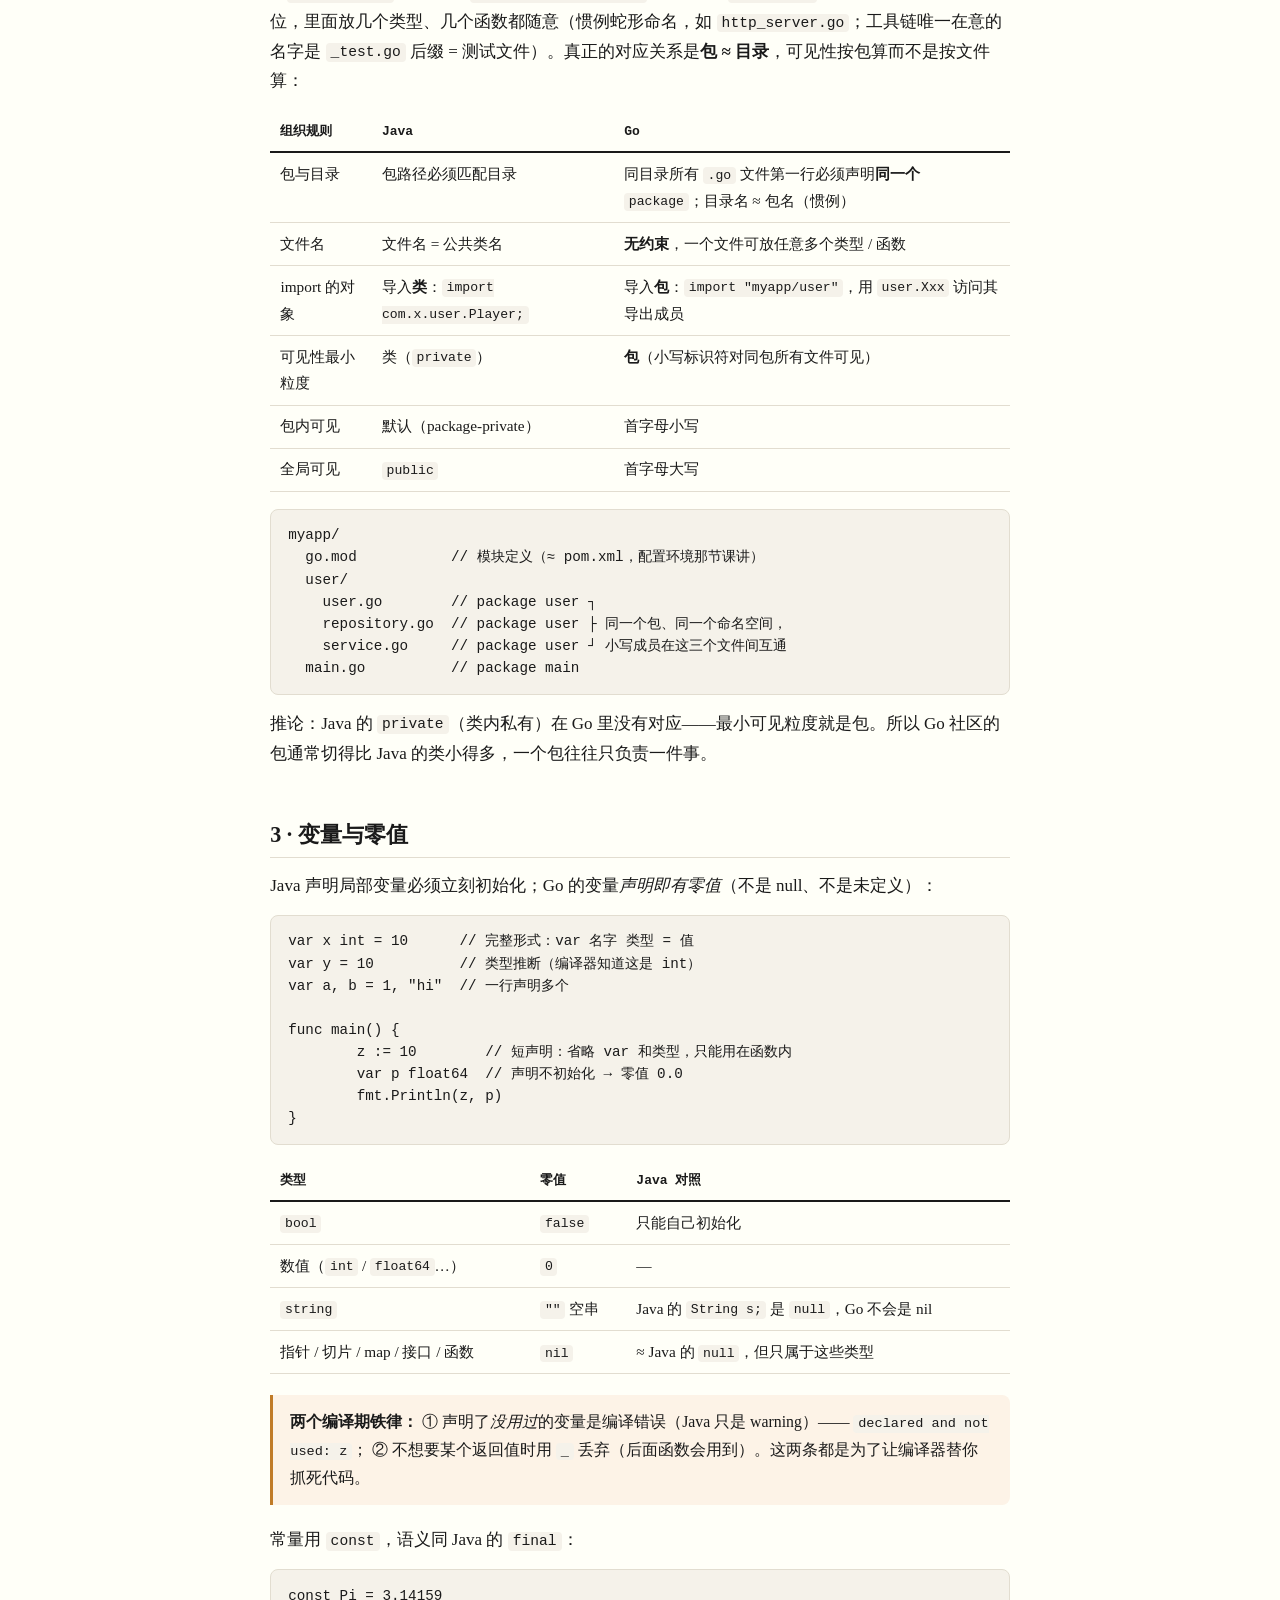
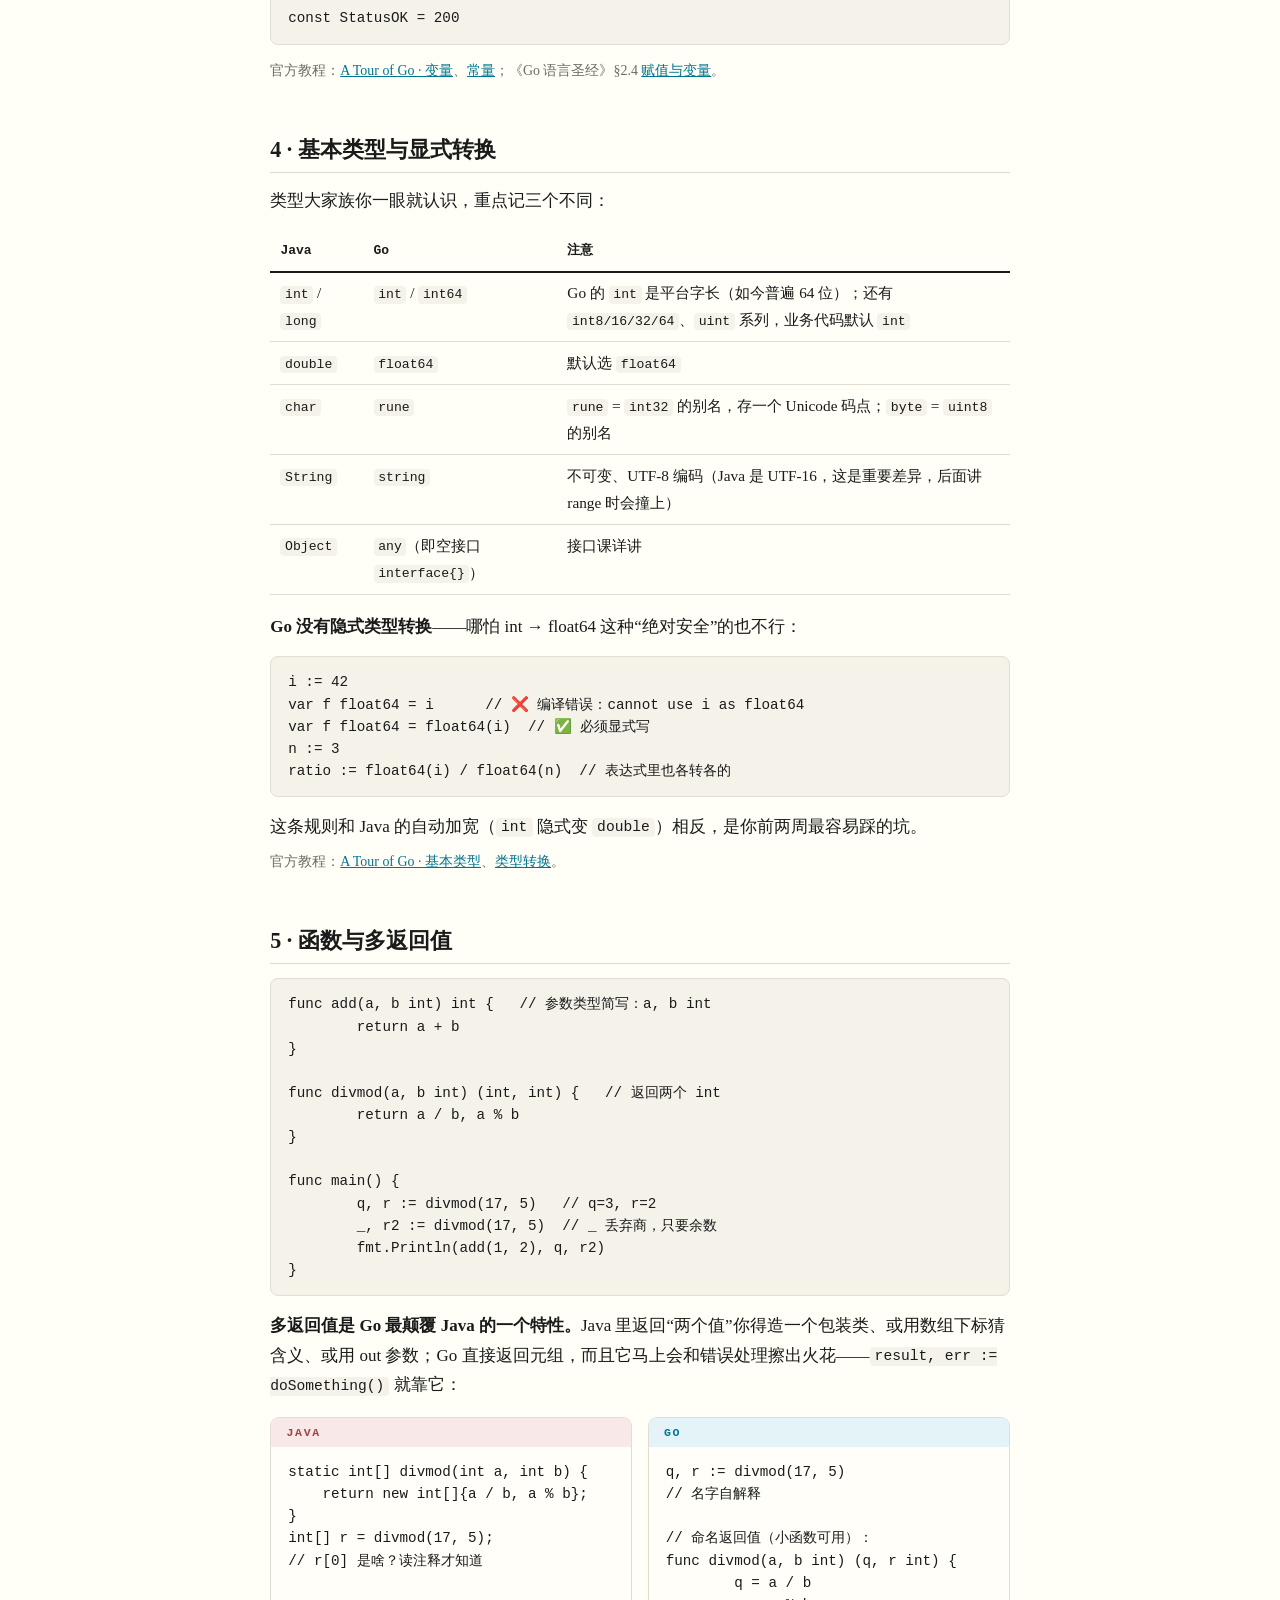
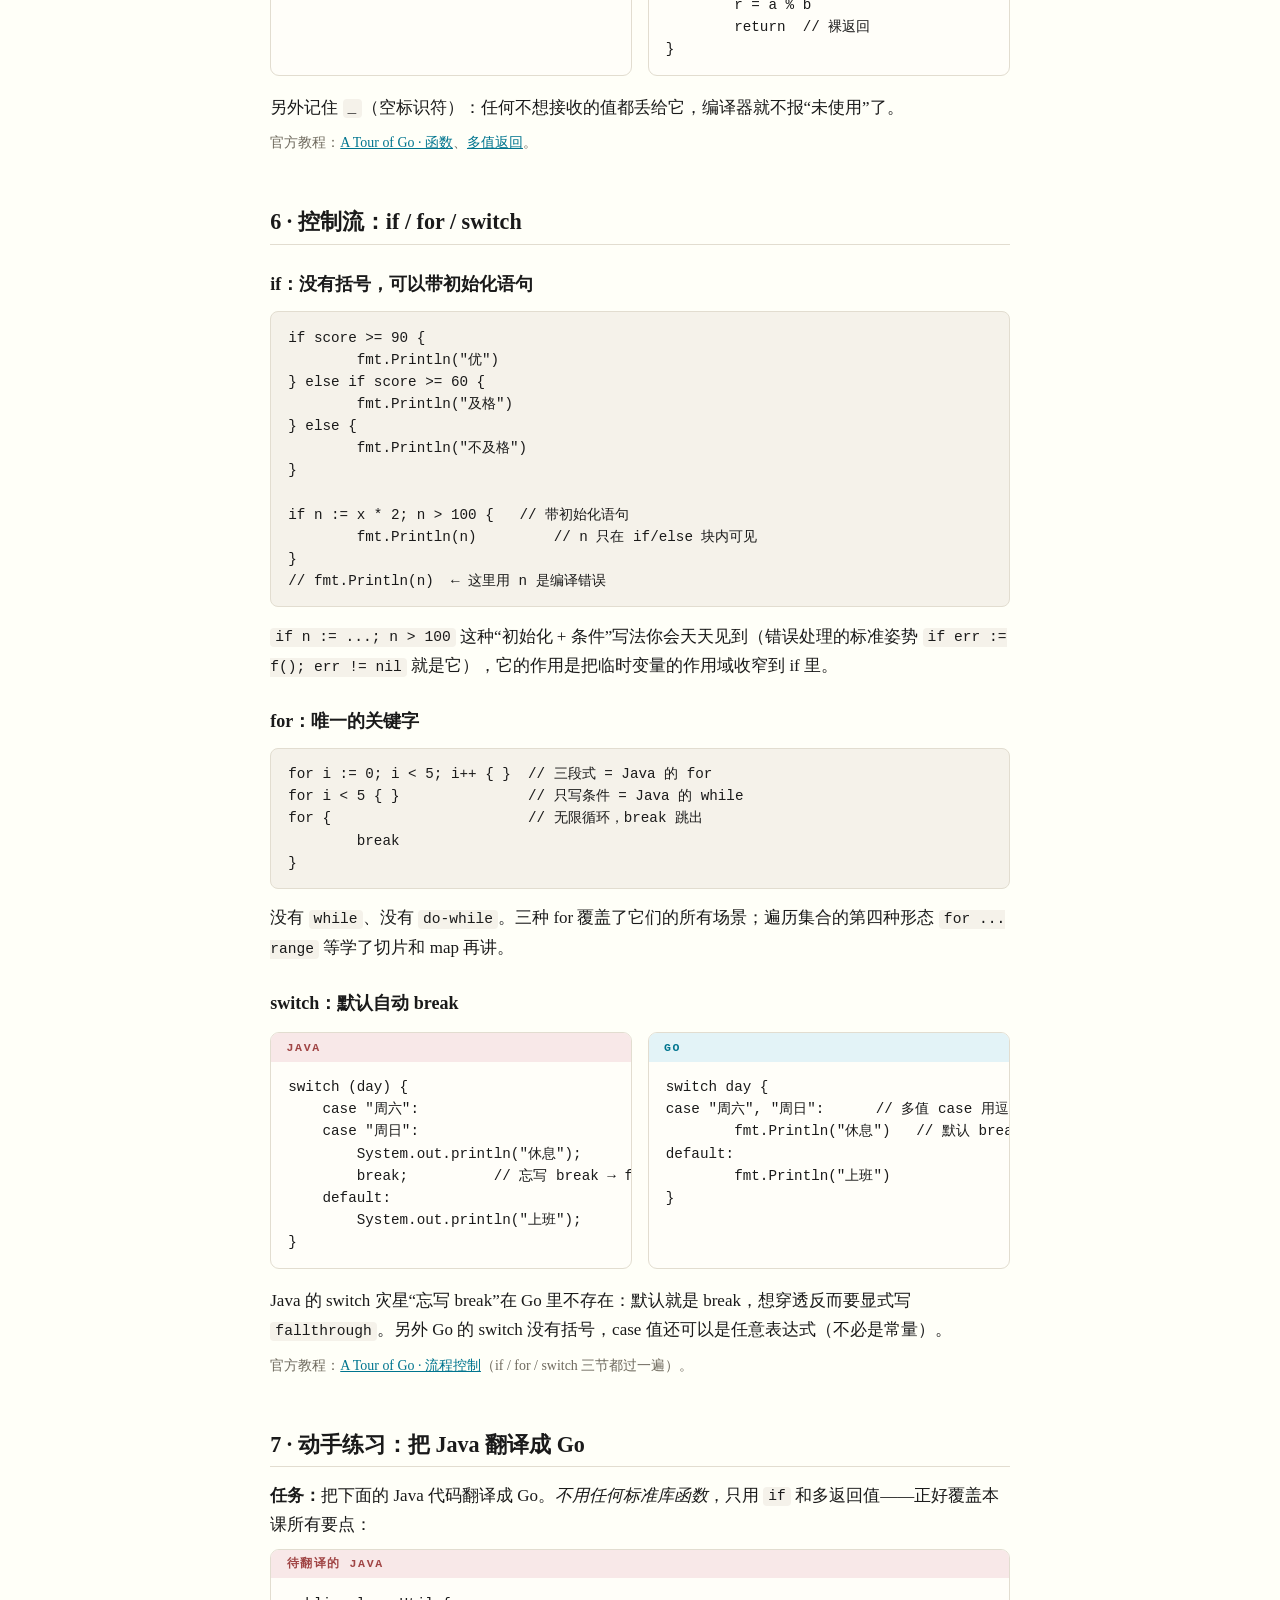
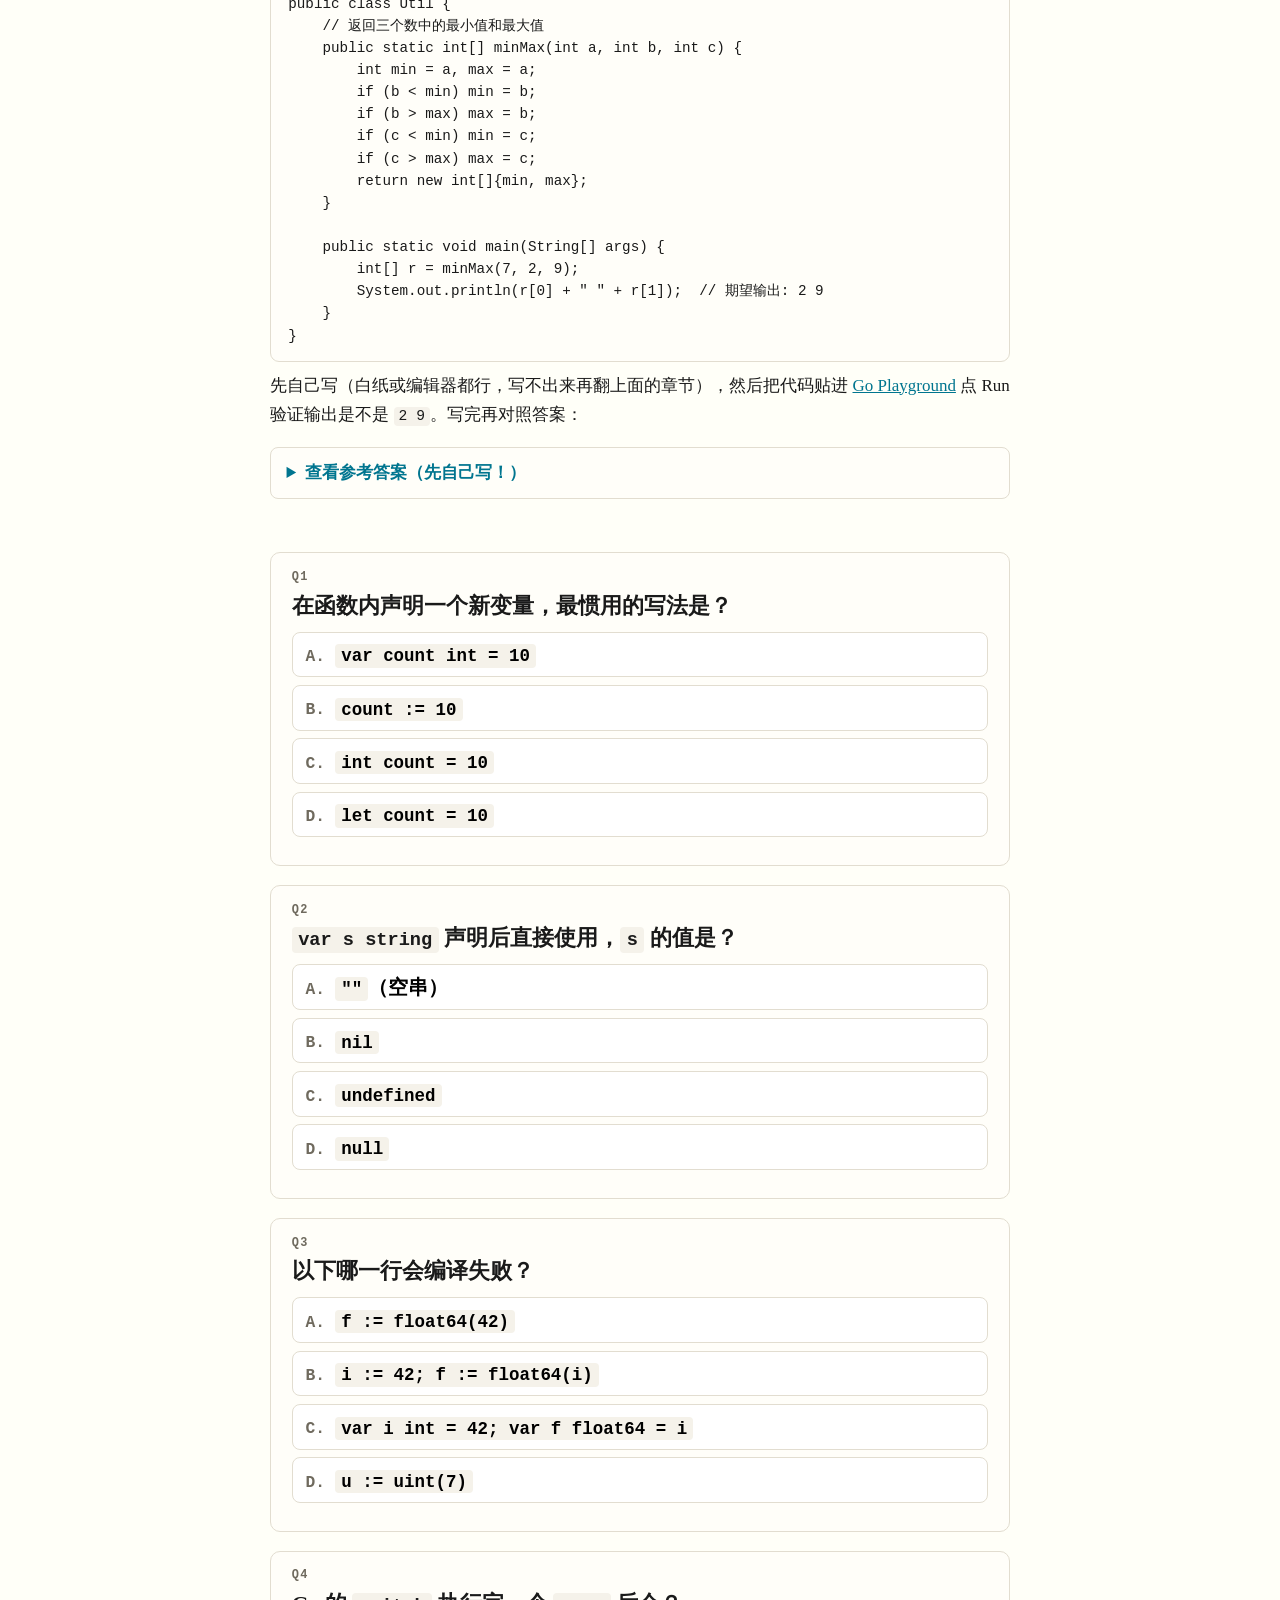
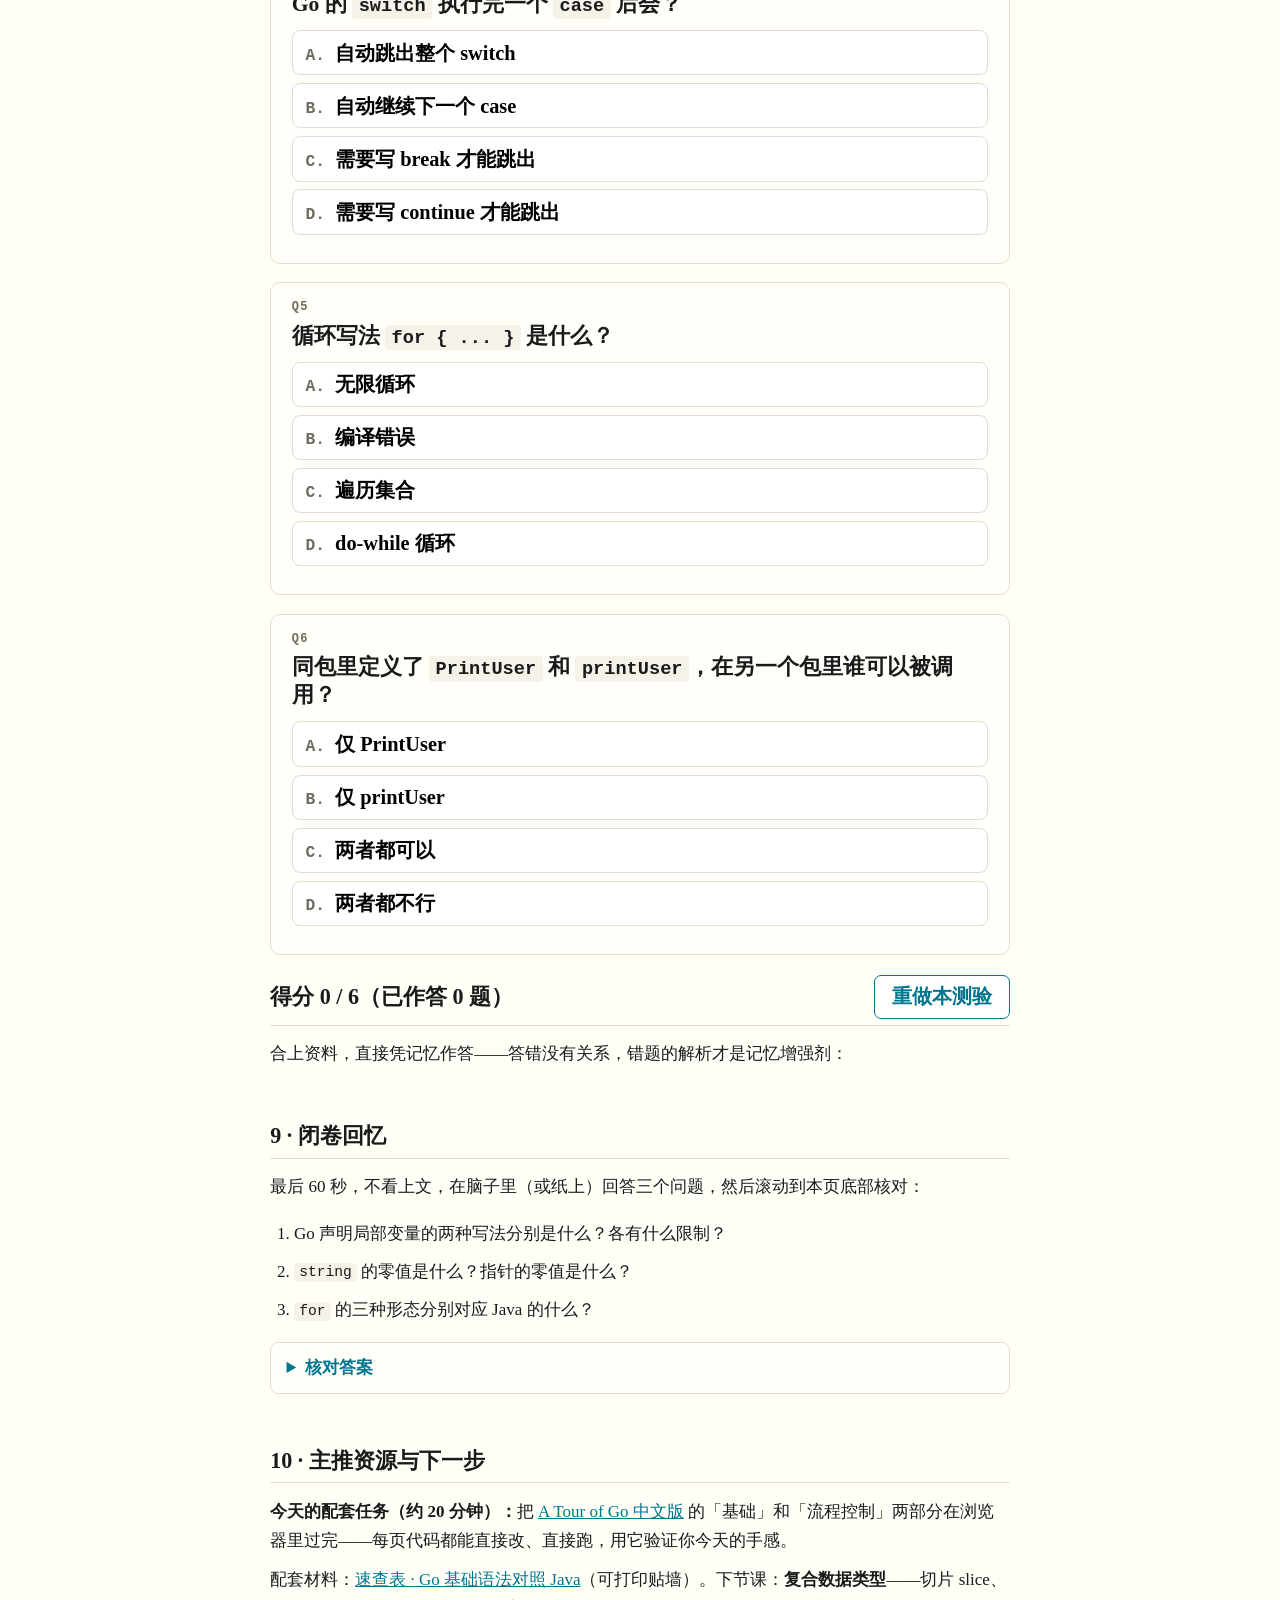
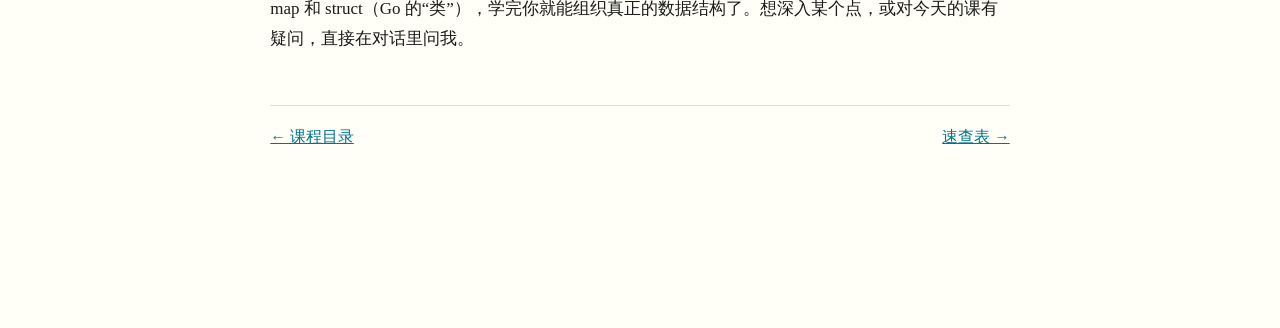
==== commit 990ea12f: "Go for Java Engineers 课程：第 4 课（正文+练习+测验）、速查表 04 与课程导航页" ====
--- a/go/grammar/lessons/0001-go-basics-for-java-developers.html
+++ b/go/grammar/lessons/0001-go-basics-for-java-developers.html
@@ -276,7 +276,7 @@
   <p>配套材料：<a href="../reference/go-basics-vs-java.html">速查表 · Go 基础语法对照 Java</a>（可打印贴墙）。下节课：<strong>复合数据类型</strong>——切片 slice、map 和 struct（Go 的“类”），学完你就能组织真正的数据结构了。想深入某个点，或对今天的课有疑问，直接在对话里问我。</p>
 
   <nav class="lesson-nav">
-    <span>第 1 课 · 基础语法</span>
+    <a href="../index.html">← 课程目录</a>
     <a href="../reference/go-basics-vs-java.html">速查表 →</a>
   </nav>
 </main>
